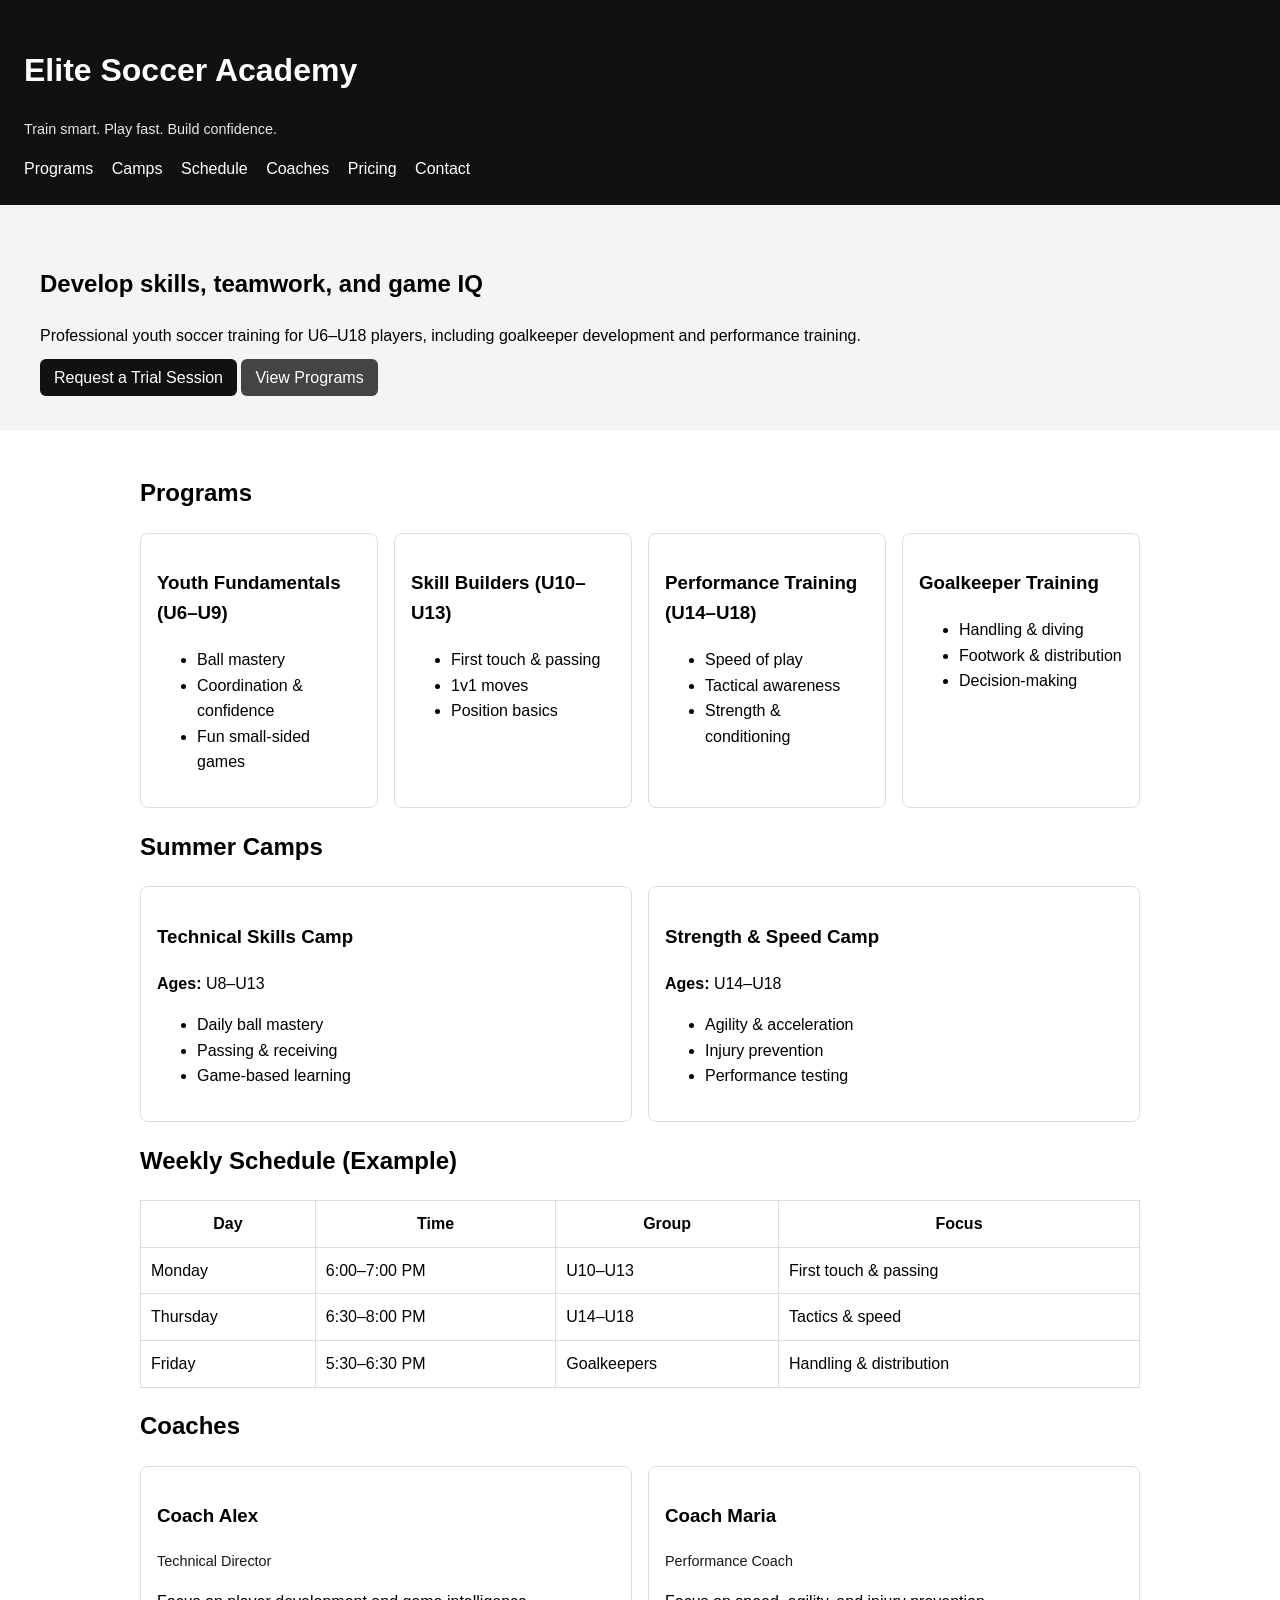
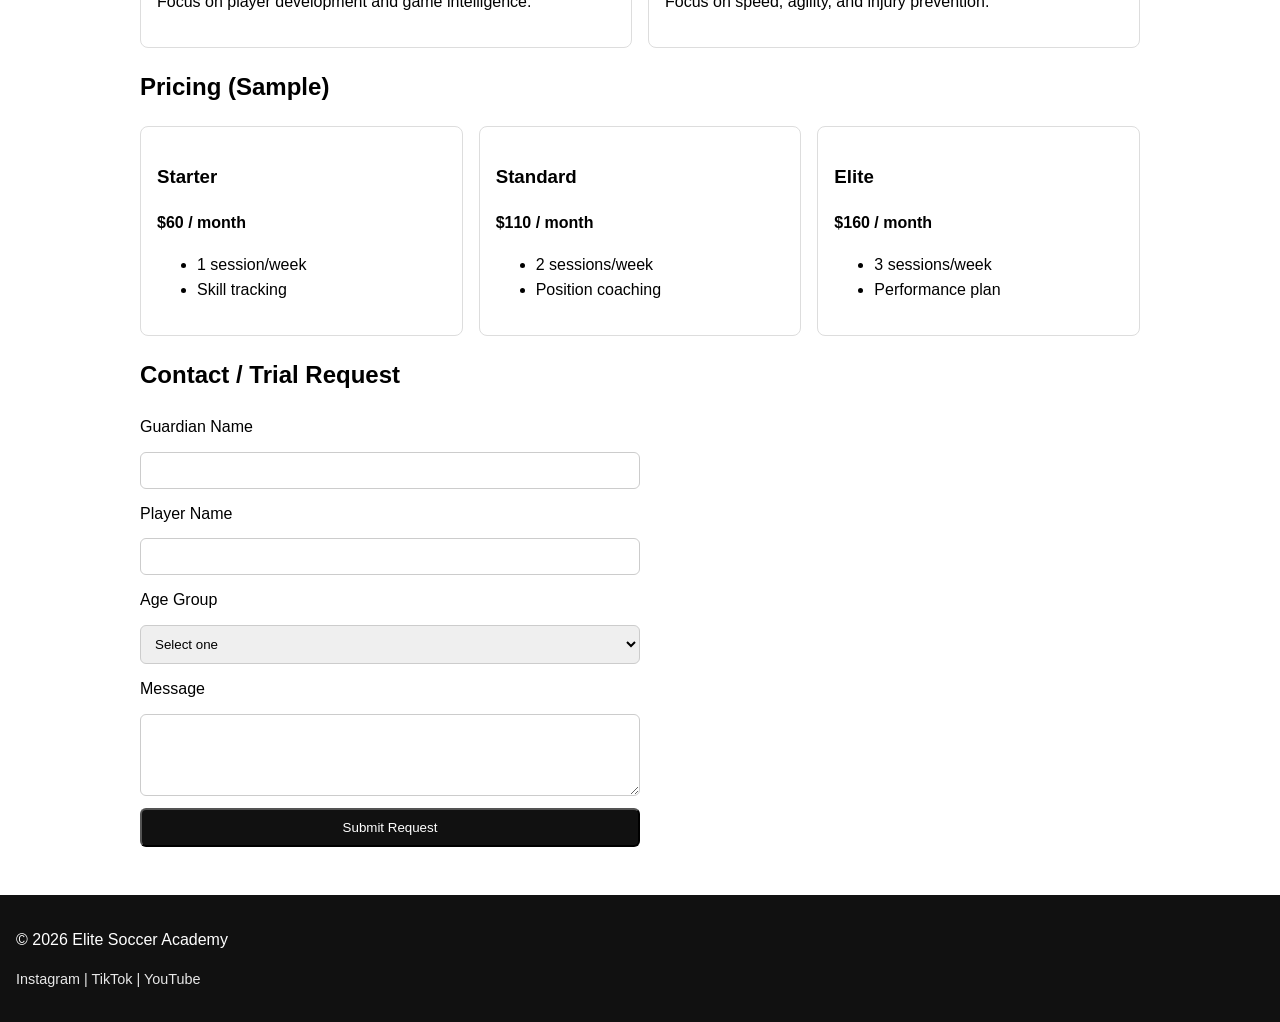
==== index.html @ 4c758dc3 "Move website files to root" ====
<!DOCTYPE html>
<html lang="en">
<head>
  <meta charset="UTF-8" />
  <meta name="viewport" content="width=device-width, initial-scale=1.0" />

  <title>Elite Soccer Academy | Youth Training & Summer Camps</title>
  <meta name="description" content="Elite Soccer Academy offers youth soccer training, summer camps, and performance programs for U6–U18 players.">

  <link rel="stylesheet" href="style.css">
</head>

<body>

  <!-- HEADER / NAV -->
  <header>
    <h1>Elite Soccer Academy</h1>
    <p class="small">Train smart. Play fast. Build confidence.</p>
    <nav>
      <a href="#programs">Programs</a>
      <a href="#camps">Camps</a>
      <a href="#schedule">Schedule</a>
      <a href="#coaches">Coaches</a>
      <a href="#pricing">Pricing</a>
      <a href="#contact">Contact</a>
    </nav>
  </header>

  <!-- HERO -->
  <section class="hero">
    <h2>Develop skills, teamwork, and game IQ</h2>
    <p>
      Professional youth soccer training for U6–U18 players, including
      goalkeeper development and performance training.
    </p>
    <a class="btn" href="#contact">Request a Trial Session</a>
    <a class="btn secondary" href="#programs">View Programs</a>
  </section>

  <main>

    <!-- PROGRAMS -->
    <section id="programs">
      <h2>Programs</h2>
      <div class="grid">
        <div class="card">
          <h3>Youth Fundamentals (U6–U9)</h3>
          <ul>
            <li>Ball mastery</li>
            <li>Coordination & confidence</li>
            <li>Fun small-sided games</li>
          </ul>
        </div>

        <div class="card">
          <h3>Skill Builders (U10–U13)</h3>
          <ul>
            <li>First touch & passing</li>
            <li>1v1 moves</li>
            <li>Position basics</li>
          </ul>
        </div>

        <div class="card">
          <h3>Performance Training (U14–U18)</h3>
          <ul>
            <li>Speed of play</li>
            <li>Tactical awareness</li>
            <li>Strength & conditioning</li>
          </ul>
        </div>

        <div class="card">
          <h3>Goalkeeper Training</h3>
          <ul>
            <li>Handling & diving</li>
            <li>Footwork & distribution</li>
            <li>Decision-making</li>
          </ul>
        </div>
      </div>
    </section>

    <!-- SUMMER CAMPS -->
    <section id="camps">
      <h2>Summer Camps</h2>
      <div class="grid">
        <div class="card">
          <h3>Technical Skills Camp</h3>
          <p><strong>Ages:</strong> U8–U13</p>
          <ul>
            <li>Daily ball mastery</li>
            <li>Passing & receiving</li>
            <li>Game-based learning</li>
          </ul>
        </div>

        <div class="card">
          <h3>Strength & Speed Camp</h3>
          <p><strong>Ages:</strong> U14–U18</p>
          <ul>
            <li>Agility & acceleration</li>
            <li>Injury prevention</li>
            <li>Performance testing</li>
          </ul>
        </div>
      </div>
    </section>

    <!-- SCHEDULE -->
    <section id="schedule">
      <h2>Weekly Schedule (Example)</h2>
      <table>
        <tr>
          <th>Day</th>
          <th>Time</th>
          <th>Group</th>
          <th>Focus</th>
        </tr>
        <tr>
          <td>Monday</td>
          <td>6:00–7:00 PM</td>
          <td>U10–U13</td>
          <td>First touch & passing</td>
        </tr>
        <tr>
          <td>Thursday</td>
          <td>6:30–8:00 PM</td>
          <td>U14–U18</td>
          <td>Tactics & speed</td>
        </tr>
        <tr>
          <td>Friday</td>
          <td>5:30–6:30 PM</td>
          <td>Goalkeepers</td>
          <td>Handling & distribution</td>
        </tr>
      </table>
    </section>

    <!-- COACHES -->
    <section id="coaches">
      <h2>Coaches</h2>
      <div class="grid">
        <div class="card">
          <h3>Coach Alex</h3>
          <p class="small">Technical Director</p>
          <p>Focus on player development and game intelligence.</p>
        </div>
        <div class="card">
          <h3>Coach Maria</h3>
          <p class="small">Performance Coach</p>
          <p>Focus on speed, agility, and injury prevention.</p>
        </div>
      </div>
    </section>

    <!-- PRICING -->
    <section id="pricing">
      <h2>Pricing (Sample)</h2>
      <div class="grid">
        <div class="card">
          <h3>Starter</h3>
          <p><strong>$60 / month</strong></p>
          <ul>
            <li>1 session/week</li>
            <li>Skill tracking</li>
          </ul>
        </div>

        <div class="card">
          <h3>Standard</h3>
          <p><strong>$110 / month</strong></p>
          <ul>
            <li>2 sessions/week</li>
            <li>Position coaching</li>
          </ul>
        </div>

        <div class="card">
          <h3>Elite</h3>
          <p><strong>$160 / month</strong></p>
          <ul>
            <li>3 sessions/week</li>
            <li>Performance plan</li>
          </ul>
        </div>
      </div>
    </section>

    <!-- CONTACT -->
    <section id="contact">
      <h2>Contact / Trial Request</h2>

      <form onsubmit="handleSubmit(event)">
        <label for="guardian">Guardian Name</label>
        <input id="guardian" type="text" required>

        <label for="player">Player Name</label>
        <input id="player" type="text" required>

        <label for="age">Age Group</label>
        <select id="age" required>
          <option value="">Select one</option>
          <option>U6–U9</option>
          <option>U10–U13</option>
          <option>U14–U18</option>
          <option>Goalkeeper</option>
        </select>

        <label for="message">Message</label>
        <textarea id="message" rows="4"></textarea>

        <button class="btn" type="submit">Submit Request</button>
      </form>
    </section>

  </main>

  <footer>
    <p>&copy; 2026 Elite Soccer Academy</p>
    <p class="small">Instagram | TikTok | YouTube</p>
  </footer>

  <script src="script.js"></script>
</body>
</html>
---- style.css ----
body {
  font-family: Arial, sans-serif;
  margin: 0;
  line-height: 1.6;
}

header {
  background: #111;
  color: #fff;
  padding: 24px;
}

nav a {
  color: #fff;
  margin-right: 14px;
  text-decoration: none;
}

.hero {
  background: #f4f4f4;
  padding: 40px;
}

.btn {
  background: #111;
  color: #fff;
  padding: 10px 14px;
  text-decoration: none;
  border-radius: 6px;
}

.btn.secondary {
  background: #444;
}

main {
  max-width: 1000px;
  margin: auto;
  padding: 24px;
}

.grid {
  display: grid;
  gap: 16px;
  grid-template-columns: repeat(auto-fit, minmax(220px, 1fr));
}

.card {
  border: 1px solid #ddd;
  padding: 16px;
  border-radius: 8px;
}

table {
  width: 100%;
  border-collapse: collapse;
}

th, td {
  border: 1px solid #ddd;
  padding: 10px;
}

form {
  max-width: 500px;
  display: grid;
  gap: 12px;
}

input, select, textarea {
  padding: 10px;
  border-radius: 6px;
  border: 1px solid #ccc;
}

footer {
  background: #111;
  color: #fff;
  padding: 16px;
  margin-top: 24px;
}

.small {
  font-size: 0.9rem;
  opacity: 0.9;
}
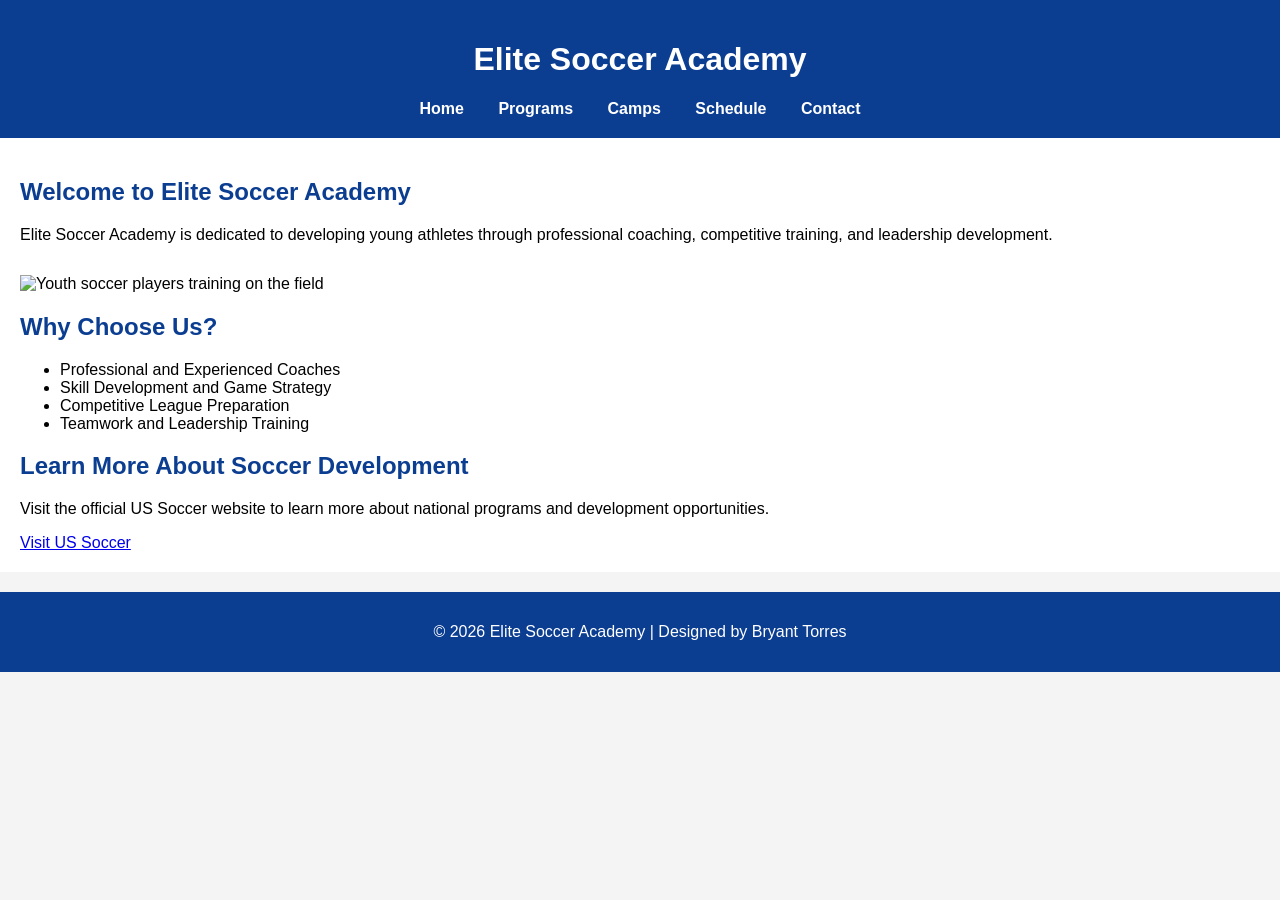
==== commit fee451d3: "final draft of elite soccer academy website commit" ====
--- a/index.html
+++ b/index.html
@@ -1,227 +1,74 @@
 <!DOCTYPE html>
 <html lang="en">
 <head>
-  <meta charset="UTF-8" />
-  <meta name="viewport" content="width=device-width, initial-scale=1.0" />
+    <meta charset="UTF-8">
+    <title>Elite Soccer Academy | Home</title>
 
-  <title>Elite Soccer Academy | Youth Training & Summer Camps</title>
-  <meta name="description" content="Elite Soccer Academy offers youth soccer training, summer camps, and performance programs for U6–U18 players.">
+    <!-- SEO -->
+    <meta name="description" content="Elite Soccer Academy provides professional youth soccer training, camps, and competitive programs.">
+    <meta name="keywords" content="soccer academy, youth soccer training, soccer camps, elite soccer">
+    <meta name="author" content="Bryant Torres">
+    <meta name="viewport" content="width=device-width, initial-scale=1.0">
 
-  <link rel="stylesheet" href="style.css">
+    <!-- External CSS -->
+    <link rel="stylesheet" href="style.css">
 </head>
 
 <body>
 
-  <!-- HEADER / NAV -->
-  <header>
+<header>
     <h1>Elite Soccer Academy</h1>
-    <p class="small">Train smart. Play fast. Build confidence.</p>
+
     <nav>
-      <a href="#programs">Programs</a>
-      <a href="#camps">Camps</a>
-      <a href="#schedule">Schedule</a>
-      <a href="#coaches">Coaches</a>
-      <a href="#pricing">Pricing</a>
-      <a href="#contact">Contact</a>
+        <a href="index.html">Home</a>
+        <a href="programs.html">Programs</a>
+        <a href="camps.html">Camps</a>
+        <a href="schedule.html">Schedule</a>
+        <a href="contact.html">Contact</a>
     </nav>
-  </header>
+</header>
 
-  <!-- HERO -->
-  <section class="hero">
-    <h2>Develop skills, teamwork, and game IQ</h2>
-    <p>
-      Professional youth soccer training for U6–U18 players, including
-      goalkeeper development and performance training.
-    </p>
-    <a class="btn" href="#contact">Request a Trial Session</a>
-    <a class="btn secondary" href="#programs">View Programs</a>
-  </section>
+<main>
 
-  <main>
+    <section>
+        <h2>Welcome to Elite Soccer Academy</h2>
+        <p>
+            Elite Soccer Academy is dedicated to developing young athletes through
+            professional coaching, competitive training, and leadership development.
+        </p>
 
-    <!-- PROGRAMS -->
-    <section id="programs">
-      <h2>Programs</h2>
-      <div class="grid">
-        <div class="card">
-          <h3>Youth Fundamentals (U6–U9)</h3>
-          <ul>
-            <li>Ball mastery</li>
-            <li>Coordination & confidence</li>
-            <li>Fun small-sided games</li>
-          </ul>
-        </div>
-
-        <div class="card">
-          <h3>Skill Builders (U10–U13)</h3>
-          <ul>
-            <li>First touch & passing</li>
-            <li>1v1 moves</li>
-            <li>Position basics</li>
-          </ul>
-        </div>
-
-        <div class="card">
-          <h3>Performance Training (U14–U18)</h3>
-          <ul>
-            <li>Speed of play</li>
-            <li>Tactical awareness</li>
-            <li>Strength & conditioning</li>
-          </ul>
-        </div>
-
-        <div class="card">
-          <h3>Goalkeeper Training</h3>
-          <ul>
-            <li>Handling & diving</li>
-            <li>Footwork & distribution</li>
-            <li>Decision-making</li>
-          </ul>
-        </div>
-      </div>
+        <img src="images/soccer-training.jpg" alt="Youth soccer players training on the field">
     </section>
 
-    <!-- SUMMER CAMPS -->
-    <section id="camps">
-      <h2>Summer Camps</h2>
-      <div class="grid">
-        <div class="card">
-          <h3>Technical Skills Camp</h3>
-          <p><strong>Ages:</strong> U8–U13</p>
-          <ul>
-            <li>Daily ball mastery</li>
-            <li>Passing & receiving</li>
-            <li>Game-based learning</li>
-          </ul>
-        </div>
+    <section>
+        <h2>Why Choose Us?</h2>
 
-        <div class="card">
-          <h3>Strength & Speed Camp</h3>
-          <p><strong>Ages:</strong> U14–U18</p>
-          <ul>
-            <li>Agility & acceleration</li>
-            <li>Injury prevention</li>
-            <li>Performance testing</li>
-          </ul>
-        </div>
-      </div>
+        <ul>
+            <li>Professional and Experienced Coaches</li>
+            <li>Skill Development and Game Strategy</li>
+            <li>Competitive League Preparation</li>
+            <li>Teamwork and Leadership Training</li>
+        </ul>
     </section>
 
-    <!-- SCHEDULE -->
-    <section id="schedule">
-      <h2>Weekly Schedule (Example)</h2>
-      <table>
-        <tr>
-          <th>Day</th>
-          <th>Time</th>
-          <th>Group</th>
-          <th>Focus</th>
-        </tr>
-        <tr>
-          <td>Monday</td>
-          <td>6:00–7:00 PM</td>
-          <td>U10–U13</td>
-          <td>First touch & passing</td>
-        </tr>
-        <tr>
-          <td>Thursday</td>
-          <td>6:30–8:00 PM</td>
-          <td>U14–U18</td>
-          <td>Tactics & speed</td>
-        </tr>
-        <tr>
-          <td>Friday</td>
-          <td>5:30–6:30 PM</td>
-          <td>Goalkeepers</td>
-          <td>Handling & distribution</td>
-        </tr>
-      </table>
+    <section>
+        <h2>Learn More About Soccer Development</h2>
+        <p>
+            Visit the official US Soccer website to learn more about national programs and development opportunities.
+        </p>
+
+        <a href="https://www.ussoccer.com" target="_blank">
+            Visit US Soccer
+        </a>
     </section>
 
-    <!-- COACHES -->
-    <section id="coaches">
-      <h2>Coaches</h2>
-      <div class="grid">
-        <div class="card">
-          <h3>Coach Alex</h3>
-          <p class="small">Technical Director</p>
-          <p>Focus on player development and game intelligence.</p>
-        </div>
-        <div class="card">
-          <h3>Coach Maria</h3>
-          <p class="small">Performance Coach</p>
-          <p>Focus on speed, agility, and injury prevention.</p>
-        </div>
-      </div>
-    </section>
+</main>
 
-    <!-- PRICING -->
-    <section id="pricing">
-      <h2>Pricing (Sample)</h2>
-      <div class="grid">
-        <div class="card">
-          <h3>Starter</h3>
-          <p><strong>$60 / month</strong></p>
-          <ul>
-            <li>1 session/week</li>
-            <li>Skill tracking</li>
-          </ul>
-        </div>
+<footer>
+    <p>&copy; 2026 Elite Soccer Academy | Designed by Bryant Torres</p>
+</footer>
 
-        <div class="card">
-          <h3>Standard</h3>
-          <p><strong>$110 / month</strong></p>
-          <ul>
-            <li>2 sessions/week</li>
-            <li>Position coaching</li>
-          </ul>
-        </div>
+<script src="script.js"></script>
 
-        <div class="card">
-          <h3>Elite</h3>
-          <p><strong>$160 / month</strong></p>
-          <ul>
-            <li>3 sessions/week</li>
-            <li>Performance plan</li>
-          </ul>
-        </div>
-      </div>
-    </section>
-
-    <!-- CONTACT -->
-    <section id="contact">
-      <h2>Contact / Trial Request</h2>
-
-      <form onsubmit="handleSubmit(event)">
-        <label for="guardian">Guardian Name</label>
-        <input id="guardian" type="text" required>
-
-        <label for="player">Player Name</label>
-        <input id="player" type="text" required>
-
-        <label for="age">Age Group</label>
-        <select id="age" required>
-          <option value="">Select one</option>
-          <option>U6–U9</option>
-          <option>U10–U13</option>
-          <option>U14–U18</option>
-          <option>Goalkeeper</option>
-        </select>
-
-        <label for="message">Message</label>
-        <textarea id="message" rows="4"></textarea>
-
-        <button class="btn" type="submit">Submit Request</button>
-      </form>
-    </section>
-
-  </main>
-
-  <footer>
-    <p>&copy; 2026 Elite Soccer Academy</p>
-    <p class="small">Instagram | TikTok | YouTube</p>
-  </footer>
-
-  <script src="script.js"></script>
 </body>
-</html>
+</html>
--- a/style.css
+++ b/style.css
@@ -1,86 +1,101 @@
 body {
-  font-family: Arial, sans-serif;
-  margin: 0;
-  line-height: 1.6;
+    font-family: Arial, sans-serif;
+    margin: 0;
+    padding: 0;
+    background-color: #f4f4f4;
 }
 
 header {
-  background: #111;
-  color: #fff;
-  padding: 24px;
+    background-color: #0b3d91;
+    color: white;
+    padding: 20px;
+    text-align: center;
+}
+
+nav {
+    margin-top: 10px;
 }
 
 nav a {
-  color: #fff;
-  margin-right: 14px;
-  text-decoration: none;
+    color: white;
+    text-decoration: none;
+    margin: 0 15px;
+    font-weight: bold;
 }
 
-.hero {
-  background: #f4f4f4;
-  padding: 40px;
-}
-
-.btn {
-  background: #111;
-  color: #fff;
-  padding: 10px 14px;
-  text-decoration: none;
-  border-radius: 6px;
-}
-
-.btn.secondary {
-  background: #444;
+nav a:hover {
+    text-decoration: underline;
 }
 
 main {
-  max-width: 1000px;
-  margin: auto;
-  padding: 24px;
+    padding: 20px;
+    background-color: white;
 }
 
-.grid {
-  display: grid;
-  gap: 16px;
-  grid-template-columns: repeat(auto-fit, minmax(220px, 1fr));
+h2 {
+    color: #0b3d91;
 }
 
-.card {
-  border: 1px solid #ddd;
-  padding: 16px;
-  border-radius: 8px;
+img {
+    max-width: 100%;
+    height: auto;
+    margin-top: 15px;
 }
 
 table {
-  width: 100%;
-  border-collapse: collapse;
+    width: 100%;
+    border-collapse: collapse;
+    margin-top: 20px;
+}
+
+table, th, td {
+    border: 1px solid #333;
 }
 
 th, td {
-  border: 1px solid #ddd;
-  padding: 10px;
+    padding: 10px;
+    text-align: center;
 }
 
 form {
-  max-width: 500px;
-  display: grid;
-  gap: 12px;
+    display: flex;
+    flex-direction: column;
+    max-width: 400px;
 }
 
-input, select, textarea {
-  padding: 10px;
-  border-radius: 6px;
-  border: 1px solid #ccc;
+input, textarea {
+    margin-bottom: 10px;
+    padding: 8px;
+}
+
+button {
+    padding: 10px;
+    background-color: #0b3d91;
+    color: white;
+    border: none;
+    cursor: pointer;
+}
+
+button:hover {
+    background-color: #062a66;
 }
 
 footer {
-  background: #111;
-  color: #fff;
-  padding: 16px;
-  margin-top: 24px;
+    text-align: center;
+    padding: 15px;
+    background-color: #0b3d91;
+    color: white;
+    margin-top: 20px;
 }
 
-.small {
-  font-size: 0.9rem;
-  opacity: 0.9;
-}
+/* Mobile Responsive */
+@media (max-width: 768px) {
+    nav {
+        display: flex;
+        flex-direction: column;
+    }
+
+    nav a {
+        margin: 10px 0;
+    }
+}
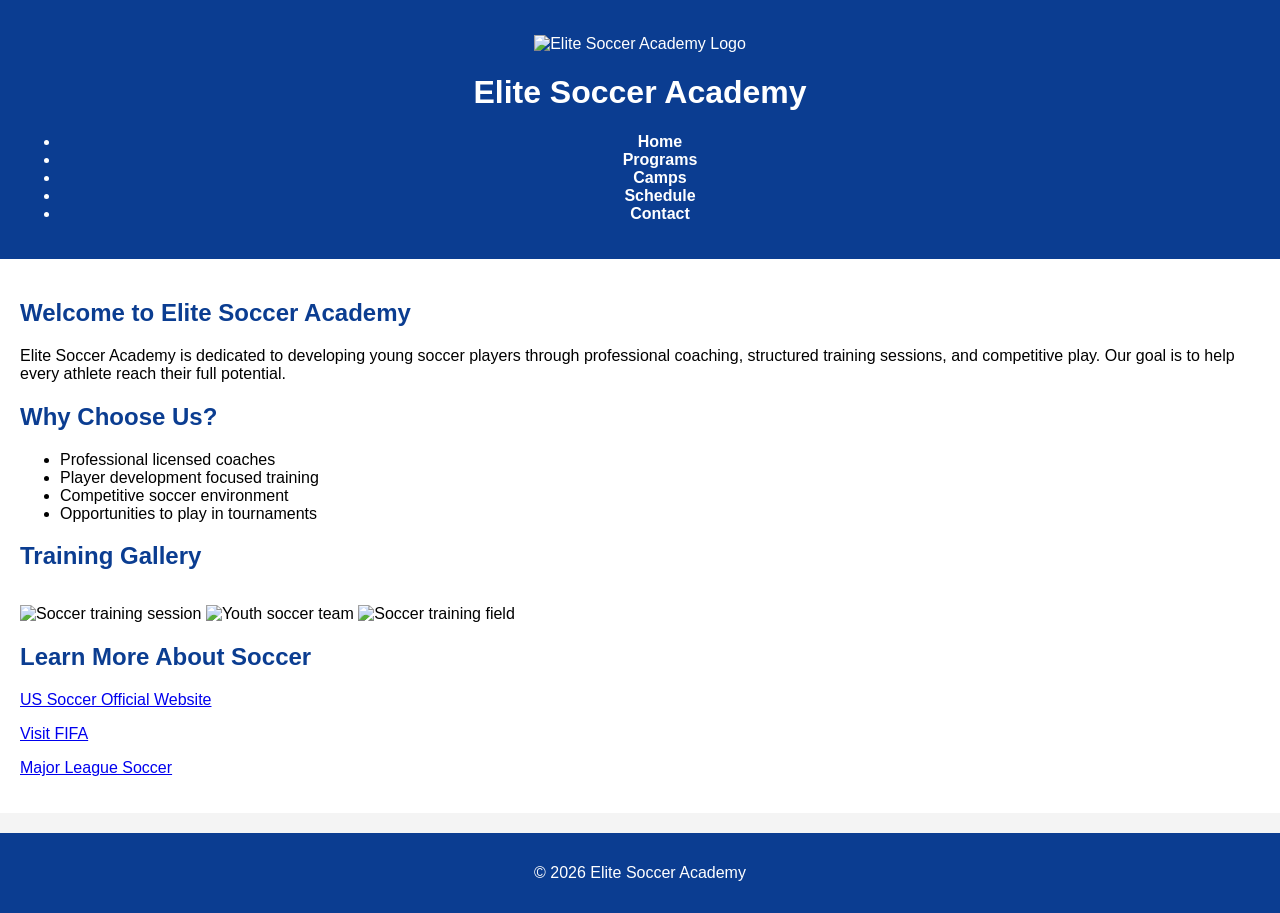
==== commit 4b53e9ad: "elite-soccer-academy website commit" ====
--- a/index.html
+++ b/index.html
@@ -1,74 +1,87 @@
 <!DOCTYPE html>
 <html lang="en">
+
 <head>
-    <meta charset="UTF-8">
-    <title>Elite Soccer Academy | Home</title>
+<meta charset="UTF-8">
+<title>Elite Soccer Academy</title>
 
-    <!-- SEO -->
-    <meta name="description" content="Elite Soccer Academy provides professional youth soccer training, camps, and competitive programs.">
-    <meta name="keywords" content="soccer academy, youth soccer training, soccer camps, elite soccer">
-    <meta name="author" content="Bryant Torres">
-    <meta name="viewport" content="width=device-width, initial-scale=1.0">
+<meta name="description" content="Elite Soccer Academy provides high level soccer training for youth players.">
+<meta name="keywords" content="soccer academy, youth soccer training, soccer camps">
+<meta name="author" content="Bryant Torres">
+<meta name="viewport" content="width=device-width, initial-scale=1.0">
 
-    <!-- External CSS -->
-    <link rel="stylesheet" href="style.css">
+<link rel="stylesheet" href="style.css">
+
 </head>
 
 <body>
 
 <header>
-    <h1>Elite Soccer Academy</h1>
 
-    <nav>
-        <a href="index.html">Home</a>
-        <a href="programs.html">Programs</a>
-        <a href="camps.html">Camps</a>
-        <a href="schedule.html">Schedule</a>
-        <a href="contact.html">Contact</a>
-    </nav>
+<img src="images/logo.png" alt="Elite Soccer Academy Logo" width="150">
+
+<h1>Elite Soccer Academy</h1>
+
+<nav>
+<ul>
+<li><a href="index.html">Home</a></li>
+<li><a href="programs.html">Programs</a></li>
+<li><a href="camps.html">Camps</a></li>
+<li><a href="schedule.html">Schedule</a></li>
+<li><a href="contact.html">Contact</a></li>
+</ul>
+</nav>
+
 </header>
 
 <main>
 
-    <section>
-        <h2>Welcome to Elite Soccer Academy</h2>
-        <p>
-            Elite Soccer Academy is dedicated to developing young athletes through
-            professional coaching, competitive training, and leadership development.
-        </p>
+<h2>Welcome to Elite Soccer Academy</h2>
 
-        <img src="images/soccer-training.jpg" alt="Youth soccer players training on the field">
-    </section>
+<p>
+Elite Soccer Academy is dedicated to developing young soccer players through
+professional coaching, structured training sessions, and competitive play.
+Our goal is to help every athlete reach their full potential.
+</p>
 
-    <section>
-        <h2>Why Choose Us?</h2>
+<h2>Why Choose Us?</h2>
 
-        <ul>
-            <li>Professional and Experienced Coaches</li>
-            <li>Skill Development and Game Strategy</li>
-            <li>Competitive League Preparation</li>
-            <li>Teamwork and Leadership Training</li>
-        </ul>
-    </section>
+<ul>
+<li>Professional licensed coaches</li>
+<li>Player development focused training</li>
+<li>Competitive soccer environment</li>
+<li>Opportunities to play in tournaments</li>
+</ul>
 
-    <section>
-        <h2>Learn More About Soccer Development</h2>
-        <p>
-            Visit the official US Soccer website to learn more about national programs and development opportunities.
-        </p>
+<h2>Training Gallery</h2>
 
-        <a href="https://www.ussoccer.com" target="_blank">
-            Visit US Soccer
-        </a>
-    </section>
+<img src="images/training.jpg" alt="Soccer training session" width="400">
+
+<img src="images/team.jpg" alt="Youth soccer team" width="400">
+
+<img src="images/field.jpg" alt="Soccer training field" width="400">
+
+<h2>Learn More About Soccer</h2>
+
+<p>
+<a href="https://www.ussoccer.com" target="_blank">US Soccer Official Website</a>
+</p>
+
+<p>
+<a href="https://www.fifa.com" target="_blank">Visit FIFA</a>
+</p>
+
+<p>
+<a href="https://www.mlssoccer.com" target="_blank">Major League Soccer</a>
+</p>
 
 </main>
 
 <footer>
-    <p>&copy; 2026 Elite Soccer Academy | Designed by Bryant Torres</p>
+
+<p>© 2026 Elite Soccer Academy</p>
+
 </footer>
-
-<script src="script.js"></script>
 
 </body>
 </html>
